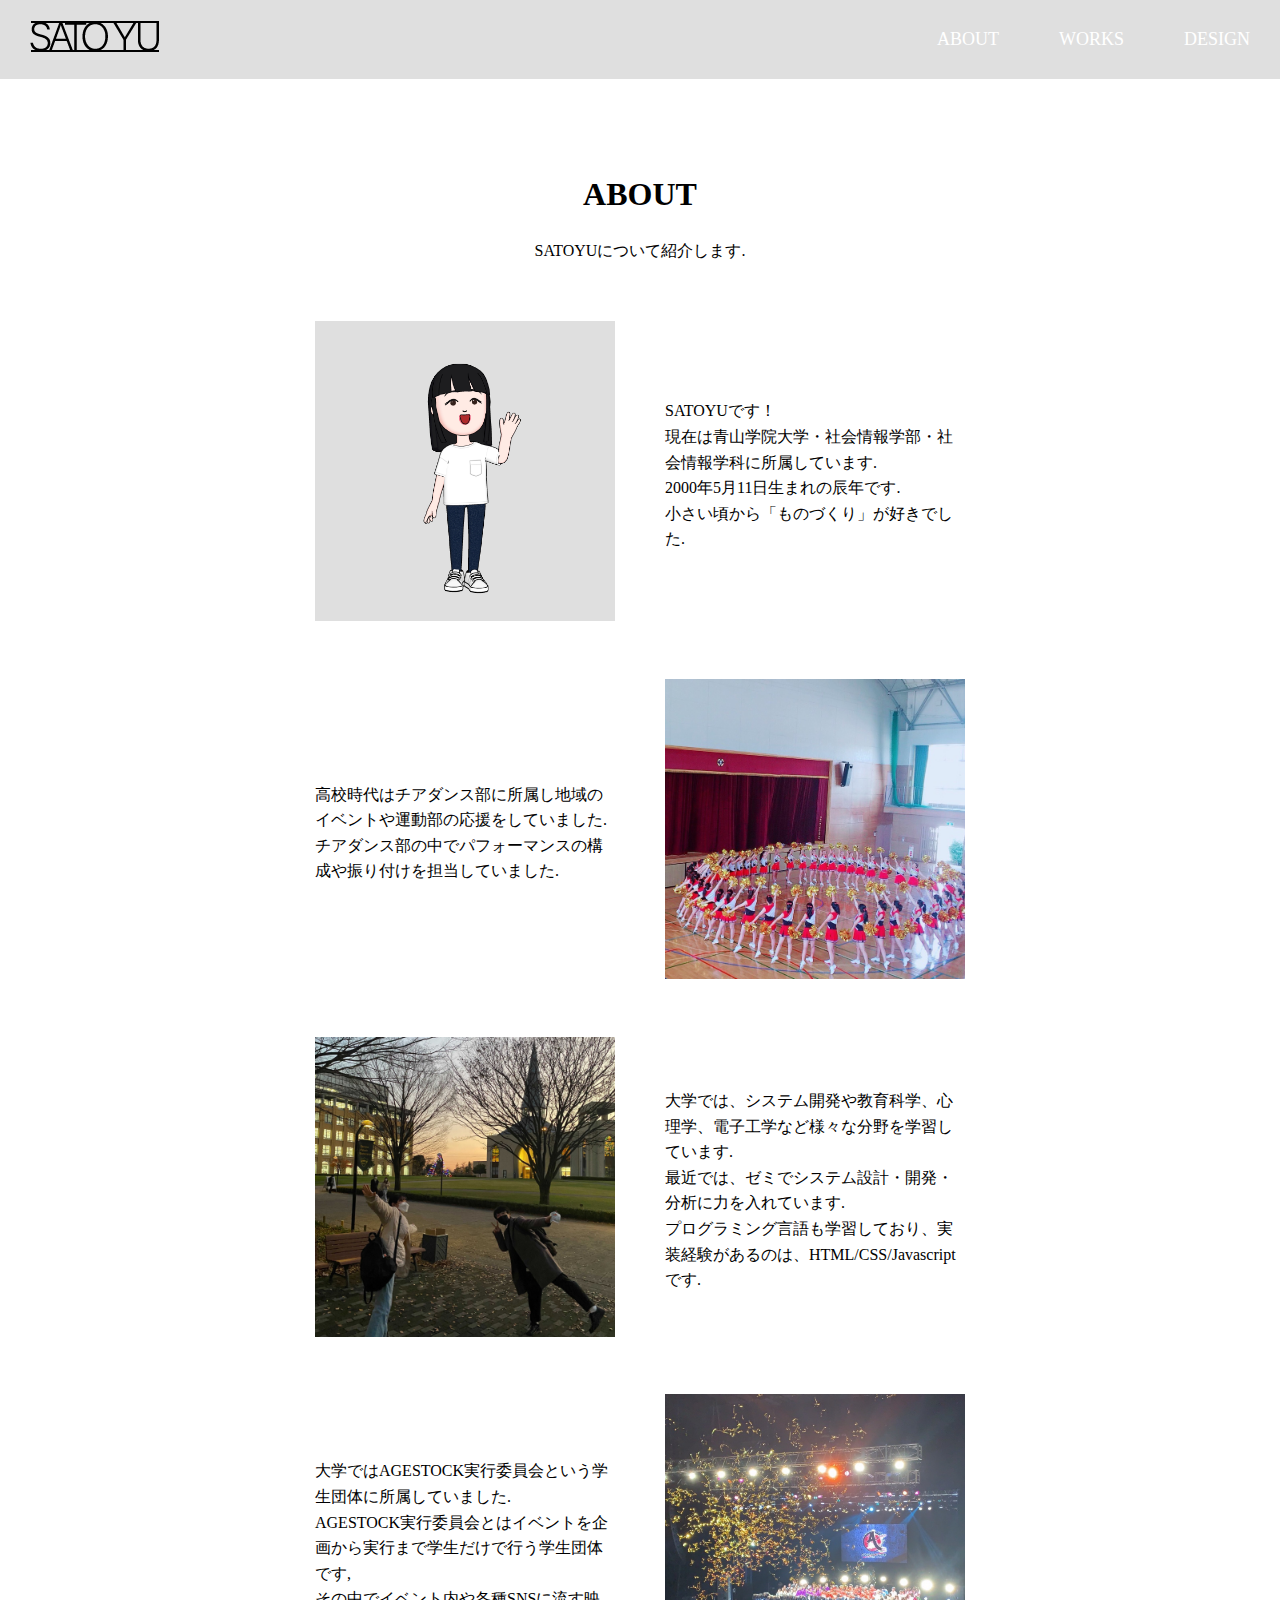
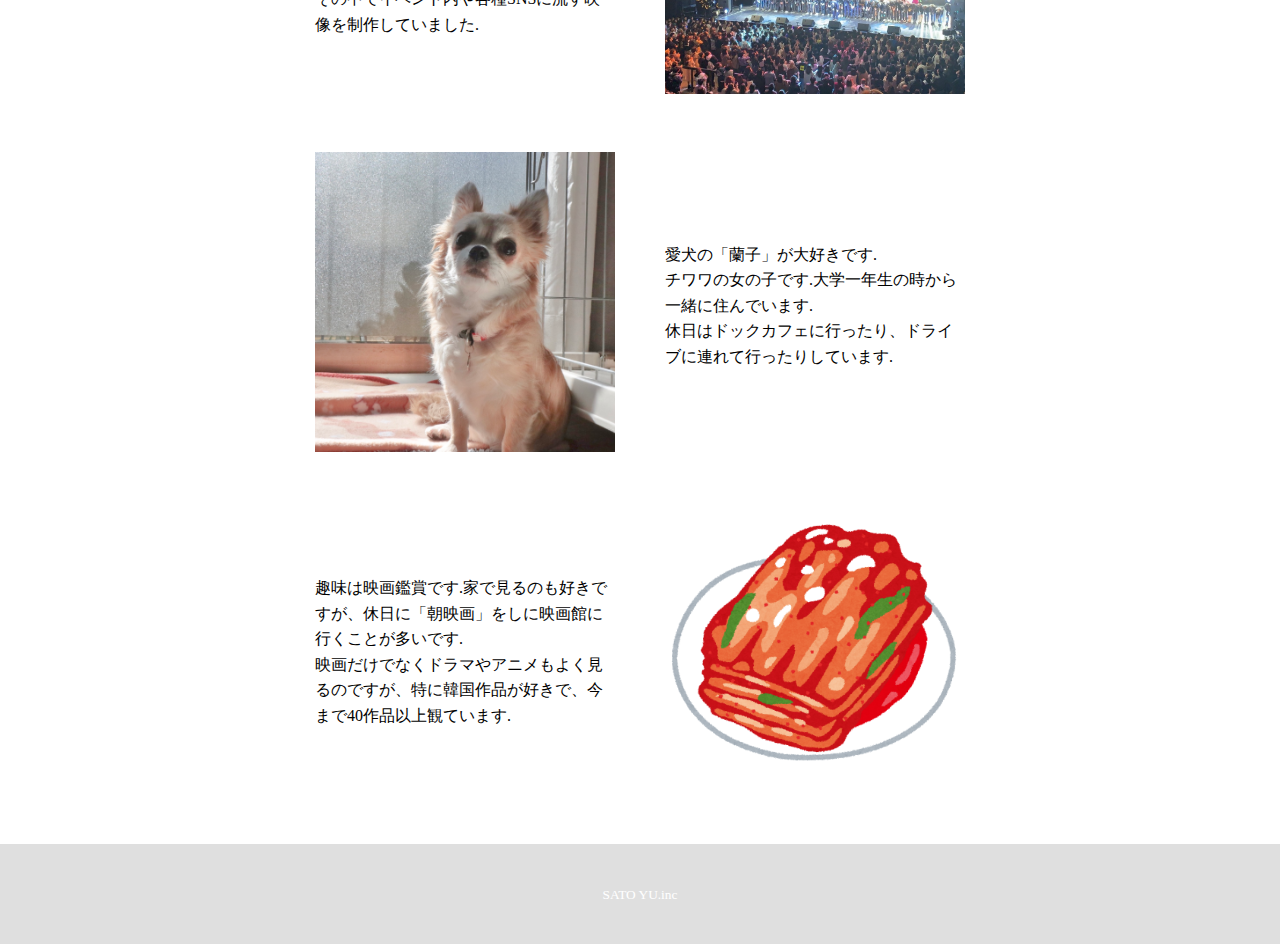
==== about.html @ 27503c16 "no message" ====
<!DOCTYPE html>
<html lang="ja">

<head>
    <meta charset="UTF-8">
    <link rel="stylesheet" href="por.css">
    <title>SATO YU's portfolio</title>
    <script type="text/javascript" src="por.js"></script>
</head>

<body>
    <header>
        <h1><a href="index.html"><img src="image/logo.png" alt=""></a></h1>
        <nav>
            <ul>
                <li><a href="about.html">ABOUT</a></li>
                <li><a href="works.html">WORKS</a></li>
                <li><a href="design.html">DESIGN</a></li>
            </ul>
        </nav>
    </header>
    <main class="about">

        <div class="title">
            <h1>ABOUT</h1>
            <p>SATOYUについて紹介します.</p>
        </div>
        <div class="about_block">
            <div class="block_child">
                <img src="image/main.JPG" alt="">
            </div>
            <div class="block_child">SATOYUです！
                <br> 現在は青山学院大学・社会情報学部・社会情報学科に所属しています.
                <br>2000年5月11日生まれの辰年です.
                <br>小さい頃から「ものづくり」が好きでした.
            </div>
        </div>
        <div class="about_block">
            <div class="block_child">
                高校時代はチアダンス部に所属し地域のイベントや運動部の応援をしていました.
                <br>チアダンス部の中でパフォーマンスの構成や振り付けを担当していました.
            </div>
            <div class="block_child">
                <img src="image/SHINY.JPG" alt="">
            </div>
        </div>
        <div class="about_block">
            <div class="block_child">
                <img src="image/university.JPG" alt="">
            </div>
            <div class="block_child">
                大学では、システム開発や教育科学、心理学、電子工学など様々な分野を学習しています.
                <br>最近では、ゼミでシステム設計・開発・分析に力を入れています.
                <br>プログラミング言語も学習しており、実装経験があるのは、HTML/CSS/Javascriptです.
            </div>
        </div>
        <div class="about_block">
            <div class="block_child">
                大学ではAGESTOCK実行委員会という学生団体に所属していました.
                <br>AGESTOCK実行委員会とはイベントを企画から実行まで学生だけで行う学生団体です,
                <br>その中でイベント内や各種SNSに流す映像を制作していました.
            </div>
            <div class="block_child">
                <img src="image/AGESTOCK.JPG" alt="">
            </div>
        </div>
        <div class="about_block">
            <div class="block_child">
                <img src="image/ranko.jpg" alt="">
            </div>
            <div class="block_child">
                愛犬の「蘭子」が大好きです.
                <br>チワワの女の子です.大学一年生の時から一緒に住んでいます.
                <br>休日はドックカフェに行ったり、ドライブに連れて行ったりしています.
            </div>
        </div>
        <div class="about_block">
            <div class="block_child">
                趣味は映画鑑賞です.家で見るのも好きですが、休日に「朝映画」をしに映画館に行くことが多いです.
                <br>映画だけでなくドラマやアニメもよく見るのですが、特に韓国作品が好きで、今まで40作品以上観ています.
            </div>
            <div class="block_child">
                <img src="image/kimuchi.png" alt="">
            </div>
        </div>
    </main>
    <footer>
        <p><small>SATO YU.inc</small></p>
    </footer>
</body>

</html>
---- por.css ----
@charset "UTF-8";
body{
    line-height: 1;
    font-size: 16px;
    font-family: 'Segoe UI';
    color: #000;
}
body,p{
    margin: 0;
    padding: 0;
}
p {
    color: #000;
    line-height: 2.5;
}
 
/* header */
header{
    margin: 0;
    padding: 0;
    display: flex;
    justify-content: space-between;
    background-color: #DFDFDF;
    position: fixed;
    width: 100%;
}
header h1{
    margin-left: 30px;
}
nav{
    margin: auto 0;
}
nav ul{
    display: flex;
    list-style-type: none;
}
nav ul li{
    margin:auto 30px;
}
nav ul li a{
    font-size: 18px;
    color: #ffffff;
    text-decoration: none;
}
nav ul li a:hover{
    color: #000;
}
/* main */
main{
    width: 700px;
    margin: 0 auto;
}
.visual{
    padding: 78px 0 0 0;
    text-align: center;
}
.visual img{
    margin: 50px auto;
    width: 50%;
}

main section{
    width: 700px;
    margin: 100px auto;
    text-align: center;
    height: 100%;
}
main .contents h2{
    font-size: 32px;
    text-align: center;
    width: 100%;
    margin: 10px auto;
}
main .contents dl{
    width: 700px;
}
main dl dt{
    float: left;
    clear: both;
    padding: 10px 0 10px 30px;
}
main dl dd{
    border-bottom: solid 1px gray;
    margin: 0;
    padding: 10px 0 10px 100px;
}

main .viewmore{
    width: 150px;
    margin: 20px auto;
    
}
main .viewmore a{
    text-align: center;
    color: #ffffff;
    background-color: #000;
    padding: 10px;
    display: block;
    text-decoration: none;
    border: solid 1px #000;
}
main .viewmore a:hover{
    color: #000;
    background-color: #ffffff;
    
}
/* footer */
footer p{
    text-align: center;
    background-color: #DFDFDF;
    height: 100px;
    line-height: 100px;
    color: #ffffff;
}

/* ABOUT */
main .title{
    padding: 78px 0 0 0;
    text-align: center;
    margin-bottom: 50px;
}
main .title h1{
    margin-top: 100px;
}
.about_block{
    display: flex;
    margin: 50px auto;
}
.about_block img{
    width: 300px;
}
.block_child{
    width: 300px;
    margin: auto 25px;
    line-height: 1.6em;
}

/* WORKS */

#text-wrap {
    width: 100%;
    height: 100%;
    display: block;
    line-height: 1.6em;
}
#text-wrap h2{
    font-size: 20px;
}
.project_title{
    border-right: solid 1px #000;
    padding: 0 10px 0 0;
    margin-right:10px;
}
.project1,.project2{
    display: none;
}
 
.hide-text img{
    margin:20px 10px;
    width: 680px;
}
 
button.readmore {
    position: relative;
    height: 80px;
    width: 90px;
    margin: 40px auto;
    display: block;
    background-color: transparent;
    color: #000;
    padding-bottom: 40px;
    border: none;
    outline: 0;
    transition: .5s;
    -erbkit-transition: .5s;
}
 
button.readmore::after {
    content: " ";
    position: absolute;
    width: 30px;
    height: 30px;
    border-top: solid 3px #000;
    border-right: solid 3px #000;
    transform: rotate(135deg);
    -webkit-transform: rotate(135deg);
    right: 28px;
    top: 25px;
    transition: .5s;
    -erbkit-transition: .5s;
}
 
button.readmore:hover::after {
    top: 40px;
}
 
.on-click {
    color: transparent!important;
}
.on-click {
    transform: rotate(-180deg);
    -webkit-transform: rotate(-180deg);
}

.project_block{
    display: flex;
}
.project_block img{
    width: 330px;
}
/* design */

.design_text{
    line-height: 1.6;
}
.design_text iframe{
    margin: 50px auto;
    display: block;
}
.design_text img{
    width: 680px;
    margin: 50px 10px;

}
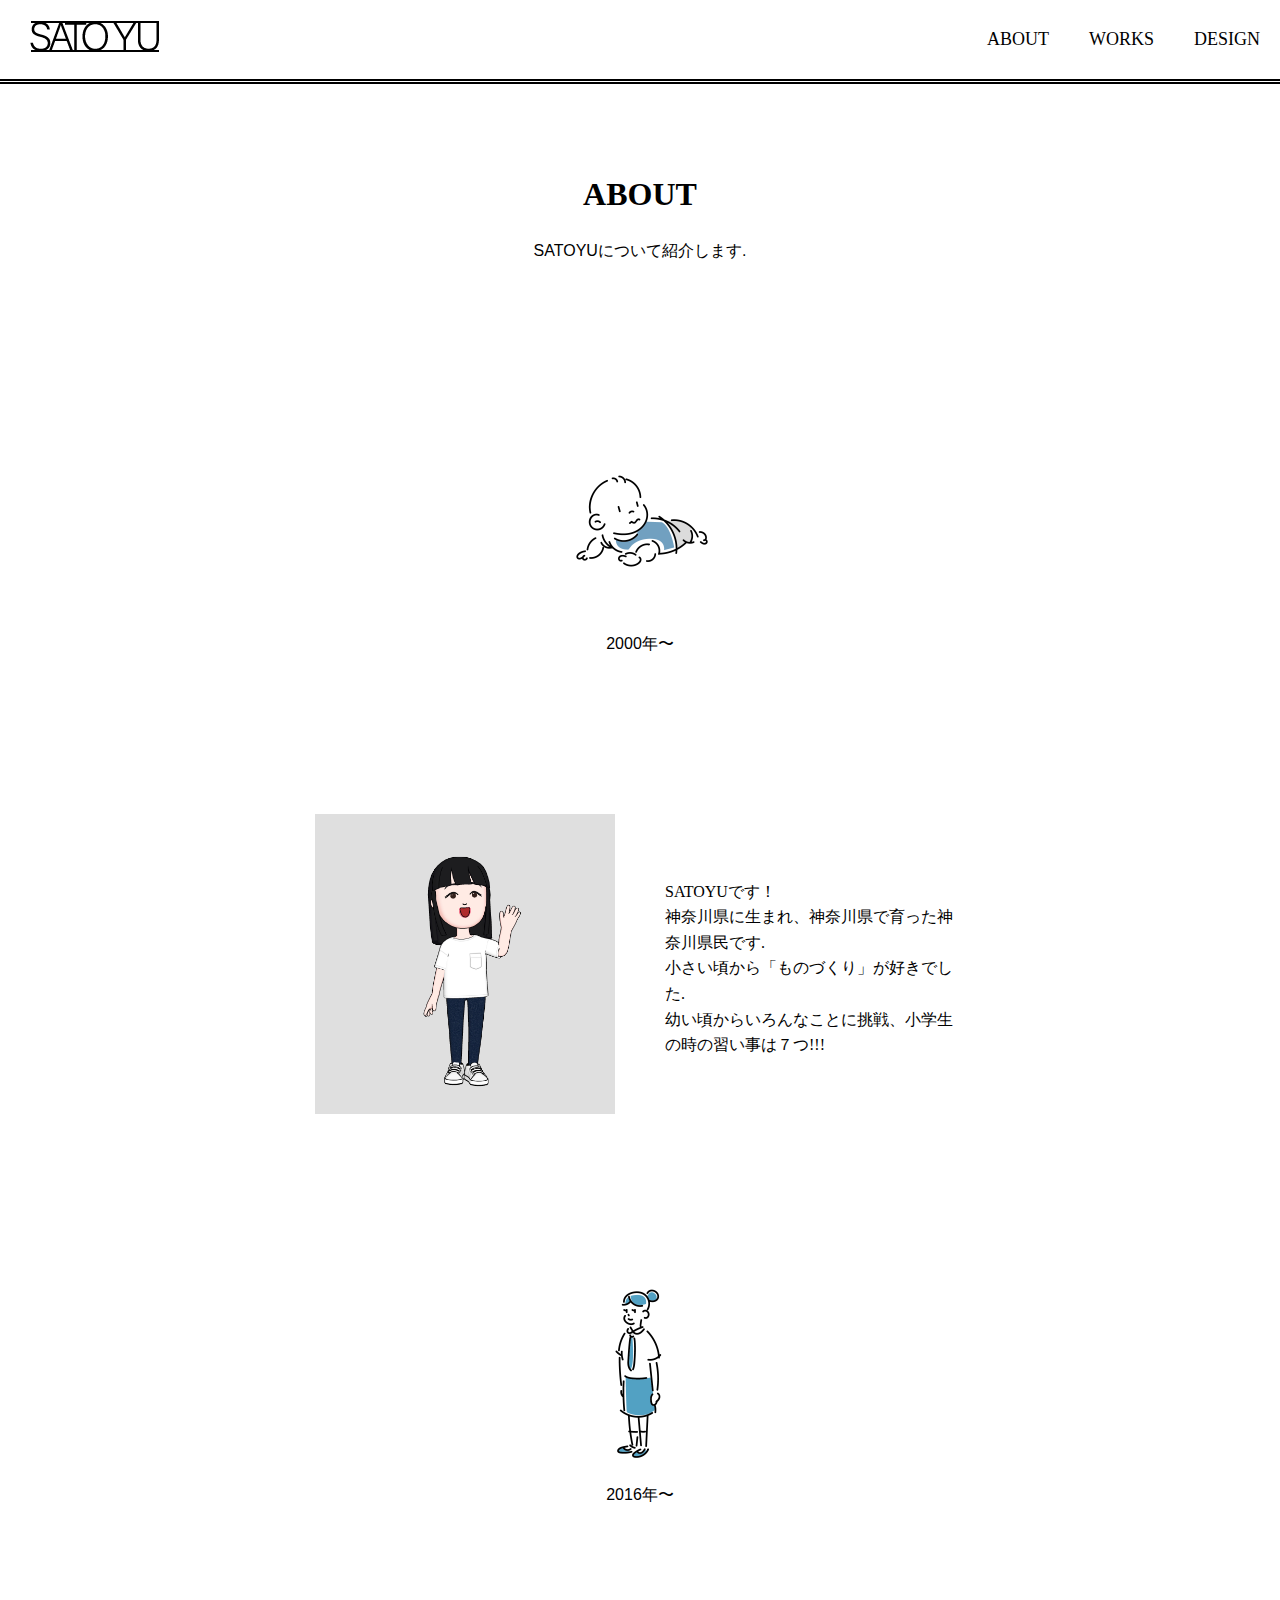
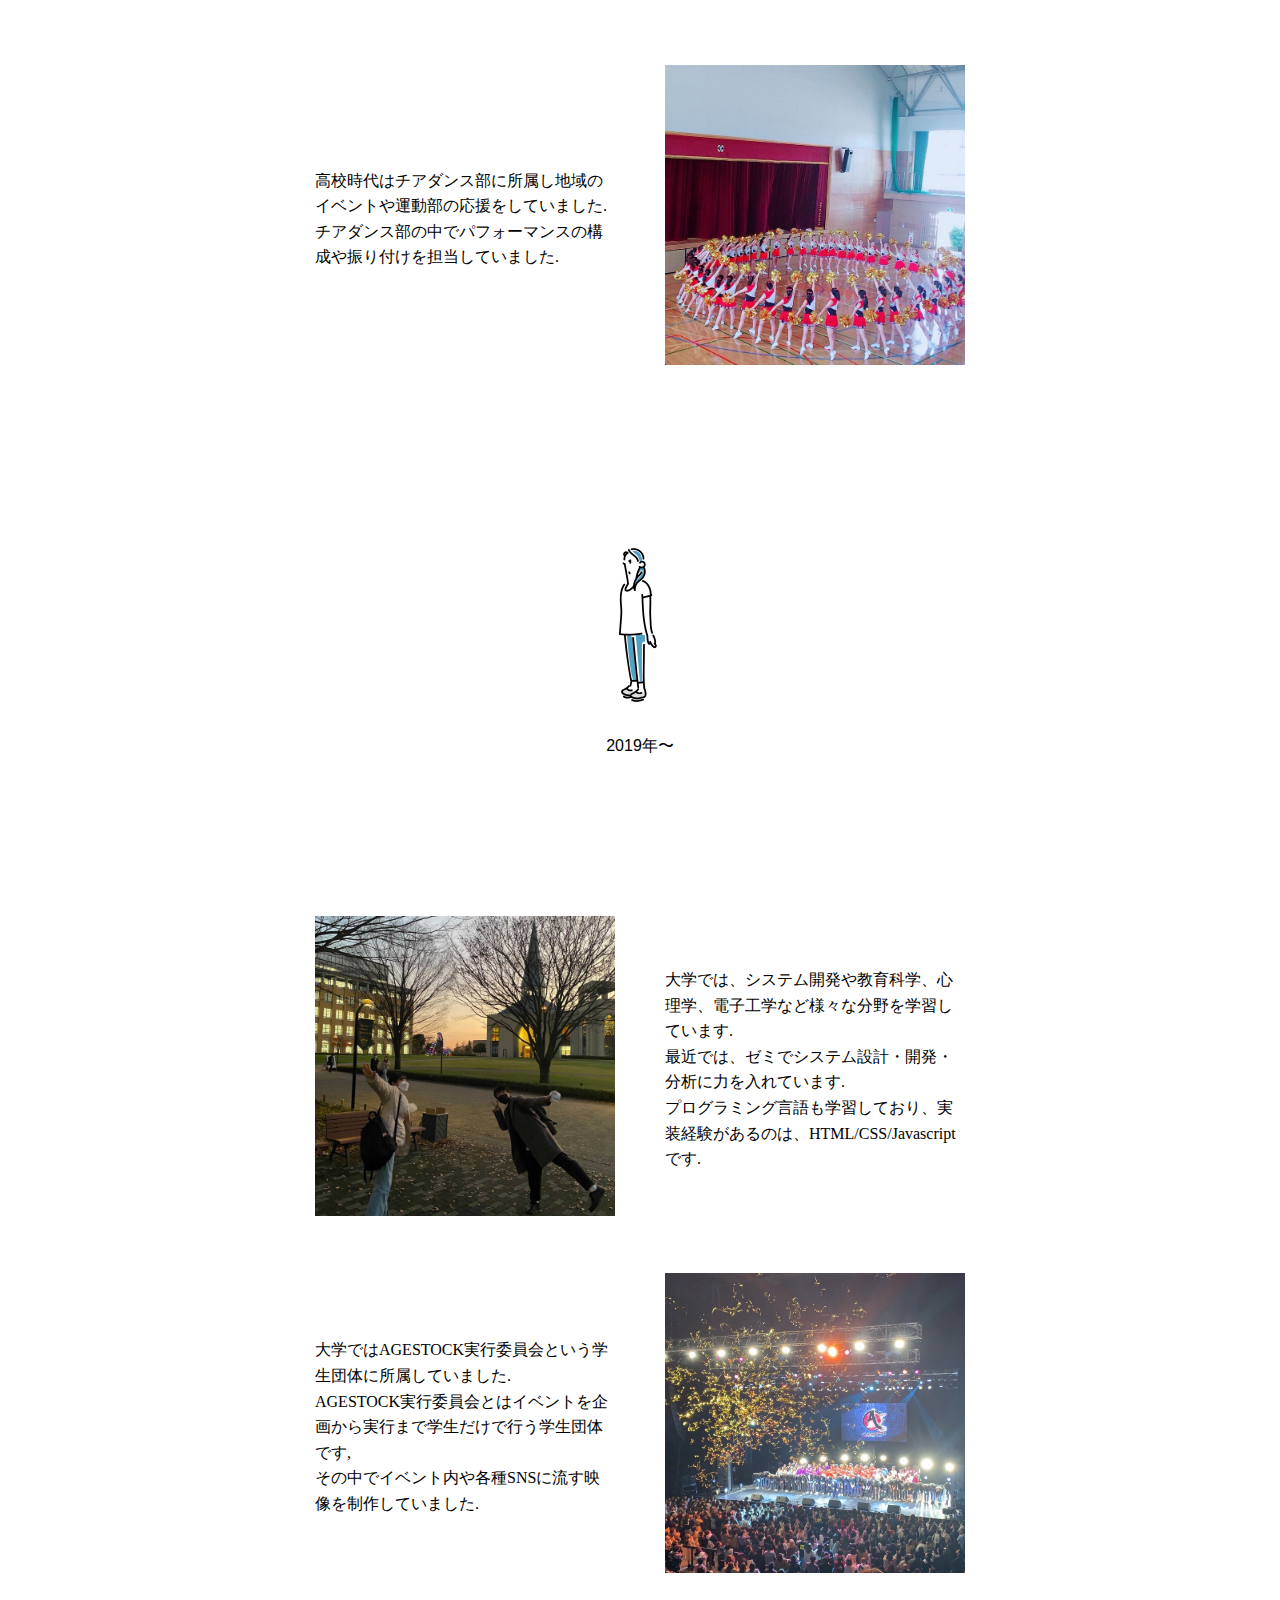
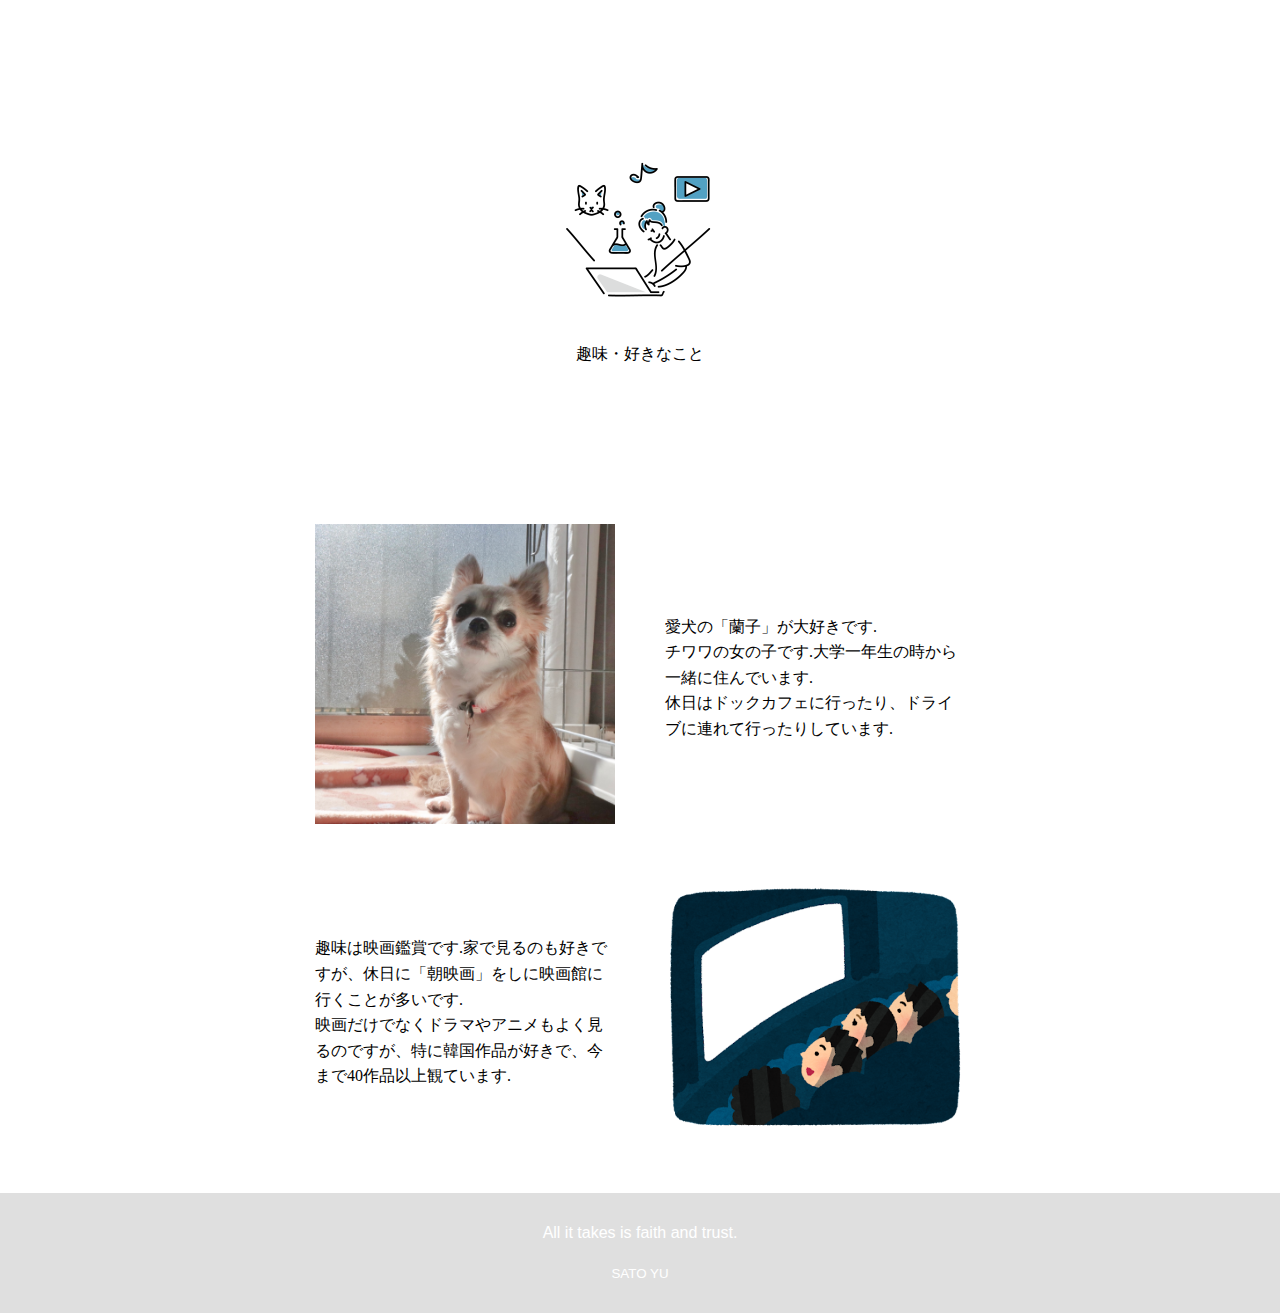
==== commit 03691641: "no message" ====
--- a/about.html
+++ b/about.html
@@ -25,15 +25,23 @@
             <h1>ABOUT</h1>
             <p>SATOYUについて紹介します.</p>
         </div>
+        <div class="about_img">
+            <img src="image/about_baby.png" alt="">
+            <p>2000年〜</p>
+        </div>
         <div class="about_block">
             <div class="block_child">
                 <img src="image/main.JPG" alt="">
             </div>
             <div class="block_child">SATOYUです！
-                <br> 現在は青山学院大学・社会情報学部・社会情報学科に所属しています.
-                <br>2000年5月11日生まれの辰年です.
+                <br> 神奈川県に生まれ、神奈川県で育った神奈川県民です.
                 <br>小さい頃から「ものづくり」が好きでした.
+                <br>幼い頃からいろんなことに挑戦、小学生の時の習い事は７つ!!!
             </div>
+        </div>
+        <div class="about_img">
+            <img src="image/about_student.png" alt="">
+            <p>2016年〜</p>
         </div>
         <div class="about_block">
             <div class="block_child">
@@ -43,6 +51,10 @@
             <div class="block_child">
                 <img src="image/SHINY.JPG" alt="">
             </div>
+        </div>
+        <div class="about_img">
+            <img src="image/about_univ.png" alt="">
+            <p>2019年〜</p>
         </div>
         <div class="about_block">
             <div class="block_child">
@@ -64,6 +76,10 @@
                 <img src="image/AGESTOCK.JPG" alt="">
             </div>
         </div>
+        <div class="about_img">
+            <img src="image/about_hobby.png" alt="">
+            <p>趣味・好きなこと</p>
+        </div>
         <div class="about_block">
             <div class="block_child">
                 <img src="image/ranko.jpg" alt="">
@@ -80,12 +96,13 @@
                 <br>映画だけでなくドラマやアニメもよく見るのですが、特に韓国作品が好きで、今まで40作品以上観ています.
             </div>
             <div class="block_child">
-                <img src="image/kimuchi.png" alt="">
+                <img src="image/kandou_movie_eigakan.png" alt="">
             </div>
         </div>
     </main>
     <footer>
-        <p><small>SATO YU.inc</small></p>
+        <p>All it takes is faith and trust.</p>
+        <p><small>SATO YU</small></p>
     </footer>
 </body>
 
--- a/por.css
+++ b/por.css
@@ -12,6 +12,7 @@
 p {
     color: #000;
     line-height: 2.5;
+    font-family: 'Segoe UI', Tahoma, Geneva, Verdana, sans-serif;
 }
  
 /* header */
@@ -20,9 +21,11 @@
     padding: 0;
     display: flex;
     justify-content: space-between;
-    background-color: #DFDFDF;
+    background-color: #ffffff;
     position: fixed;
     width: 100%;
+    border-bottom: thick double  #000;
+    z-index: 10000;
 }
 header h1{
     margin-left: 30px;
@@ -35,15 +38,22 @@
     list-style-type: none;
 }
 nav ul li{
-    margin:auto 30px;
+    margin:auto 20px;
 }
 nav ul li a{
     font-size: 18px;
-    color: #ffffff;
+    color: #000;
     text-decoration: none;
+    -webkit-transition: all 0.3s ease;
+    -moz-transition: all 0.3s ease;
+    -o-transition: all 0.3s ease;
+    transition: all  0.3s ease;
 }
 nav ul li a:hover{
-    color: #000;
+    color: #DFDFDF;
+}
+nav ul li img{
+    width: 52px;
 }
 /* main */
 main{
@@ -55,15 +65,37 @@
     text-align: center;
 }
 .visual img{
-    margin: 50px auto;
+    margin: 100px auto;
     width: 50%;
 }
-
+.fadeUp{
+animation-name:fadeUpAnime;
+animation-duration:2s;
+animation-fill-mode:forwards;
+opacity:0;
+}
+
+@keyframes fadeUpAnime{
+  from {
+    opacity: 0;
+  transform: translateY(50px);
+  }
+
+  to {
+    opacity: 1;
+  transform: translateY(100);
+  }
+}
 main section{
     width: 700px;
-    margin: 100px auto;
+    margin: 150px auto;
     text-align: center;
     height: 100%;
+}
+section img{
+    width: 200px;
+    margin-top: 50px;
+    margin-bottom: 20px;
 }
 main .contents h2{
     font-size: 32px;
@@ -73,6 +105,7 @@
 }
 main .contents dl{
     width: 700px;
+    margin-top: 50px;
 }
 main dl dt{
     float: left;
@@ -90,6 +123,10 @@
     margin: 20px auto;
     
 }
+main .viewmore a::after{
+    content: ">";
+    margin: 0 10px;
+}
 main .viewmore a{
     text-align: center;
     color: #ffffff;
@@ -98,6 +135,10 @@
     display: block;
     text-decoration: none;
     border: solid 1px #000;
+    -webkit-transition: all 0.3s ease;
+    -moz-transition: all 0.3s ease;
+    -o-transition: all 0.3s ease;
+    transition: all  0.3s ease;
 }
 main .viewmore a:hover{
     color: #000;
@@ -105,11 +146,13 @@
     
 }
 /* footer */
-footer p{
-    text-align: center;
+footer{
     background-color: #DFDFDF;
     height: 100px;
-    line-height: 100px;
+    padding: 20px 0 0 0;
+}
+footer p,small{
+    text-align: center;
     color: #ffffff;
 }
 
@@ -121,6 +164,15 @@
 }
 main .title h1{
     margin-top: 100px;
+}
+.about_img{
+    width: 100%;
+    margin: 150px auto;
+    text-align: center;
+}
+.about_img img{
+    width: 200px;
+
 }
 .about_block{
     display: flex;
@@ -136,7 +188,10 @@
 }
 
 /* WORKS */
-
+.works img{
+    width: 200px;
+    margin: 150px auto;
+}
 #text-wrap {
     width: 100%;
     height: 100%;
@@ -209,7 +264,10 @@
     width: 330px;
 }
 /* design */
-
+.design img{
+    width: 200px;
+    margin: 150px auto;
+}
 .design_text{
     line-height: 1.6;
 }
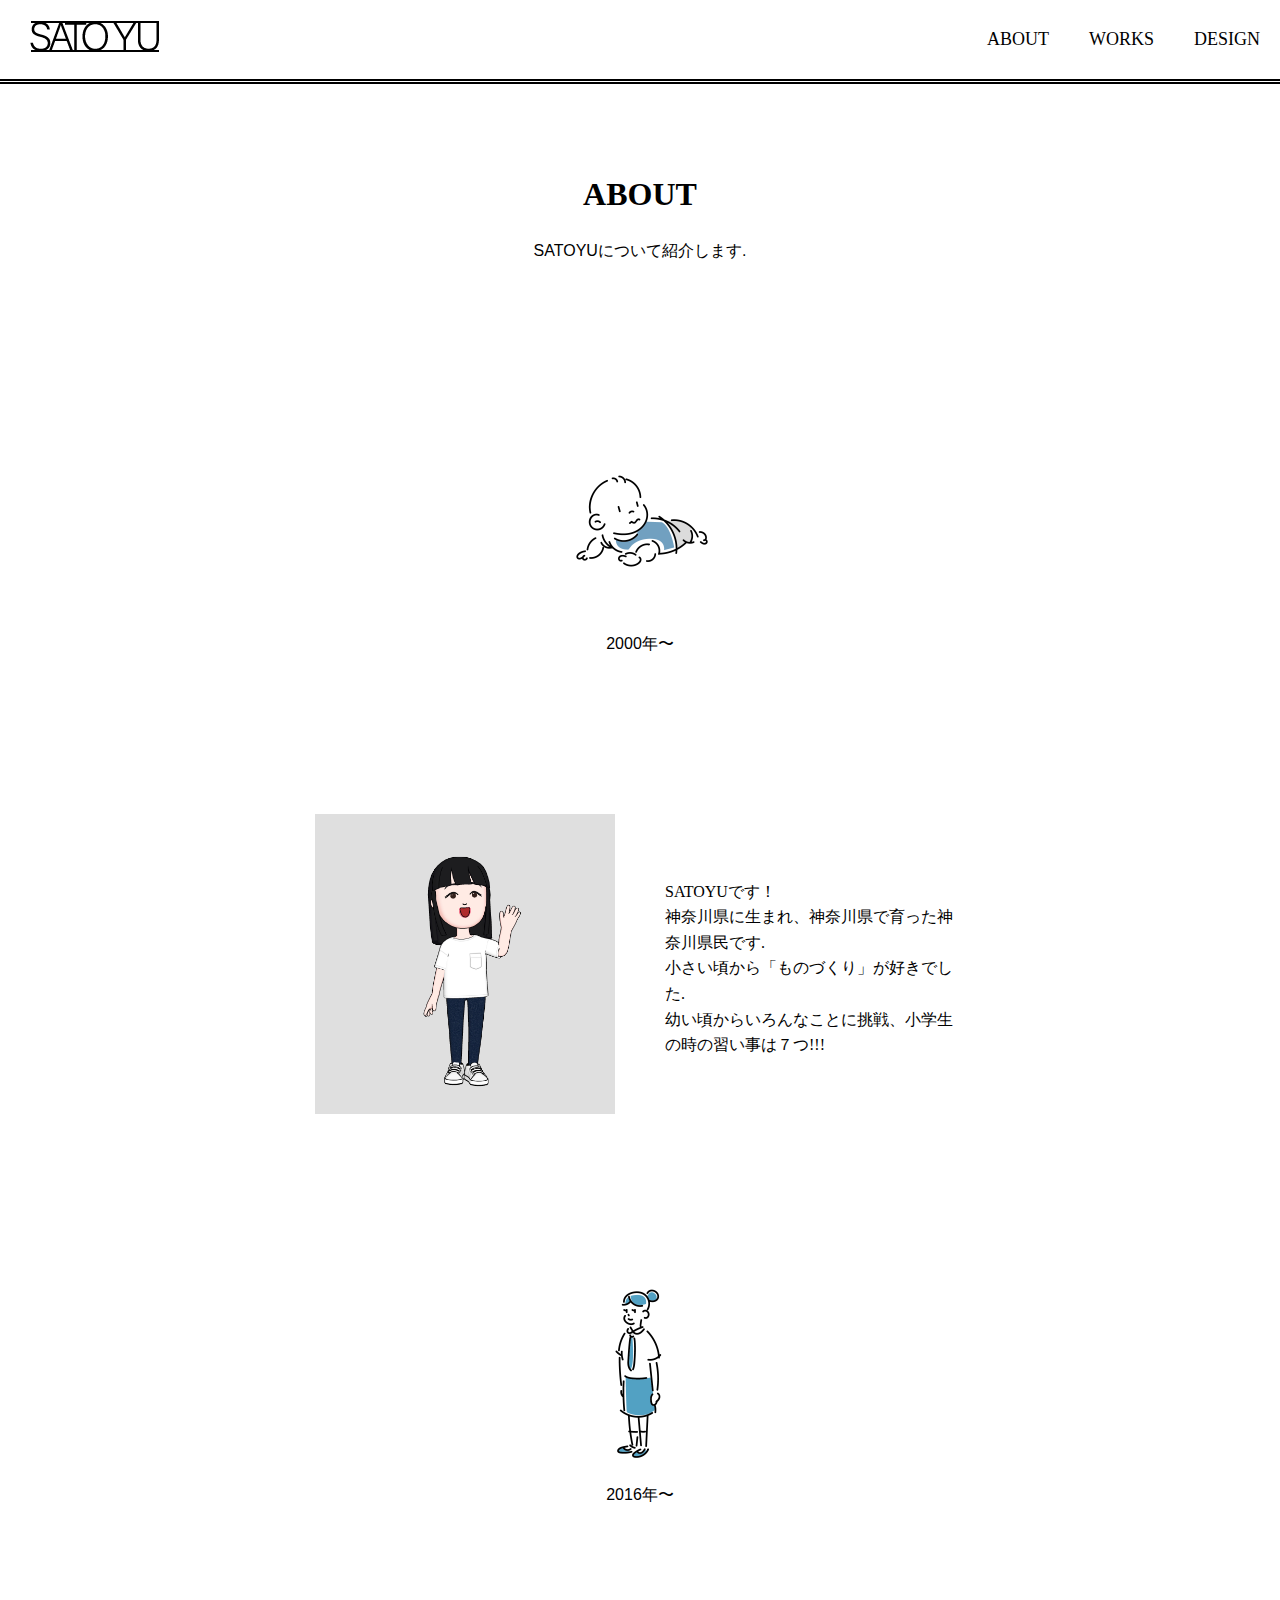
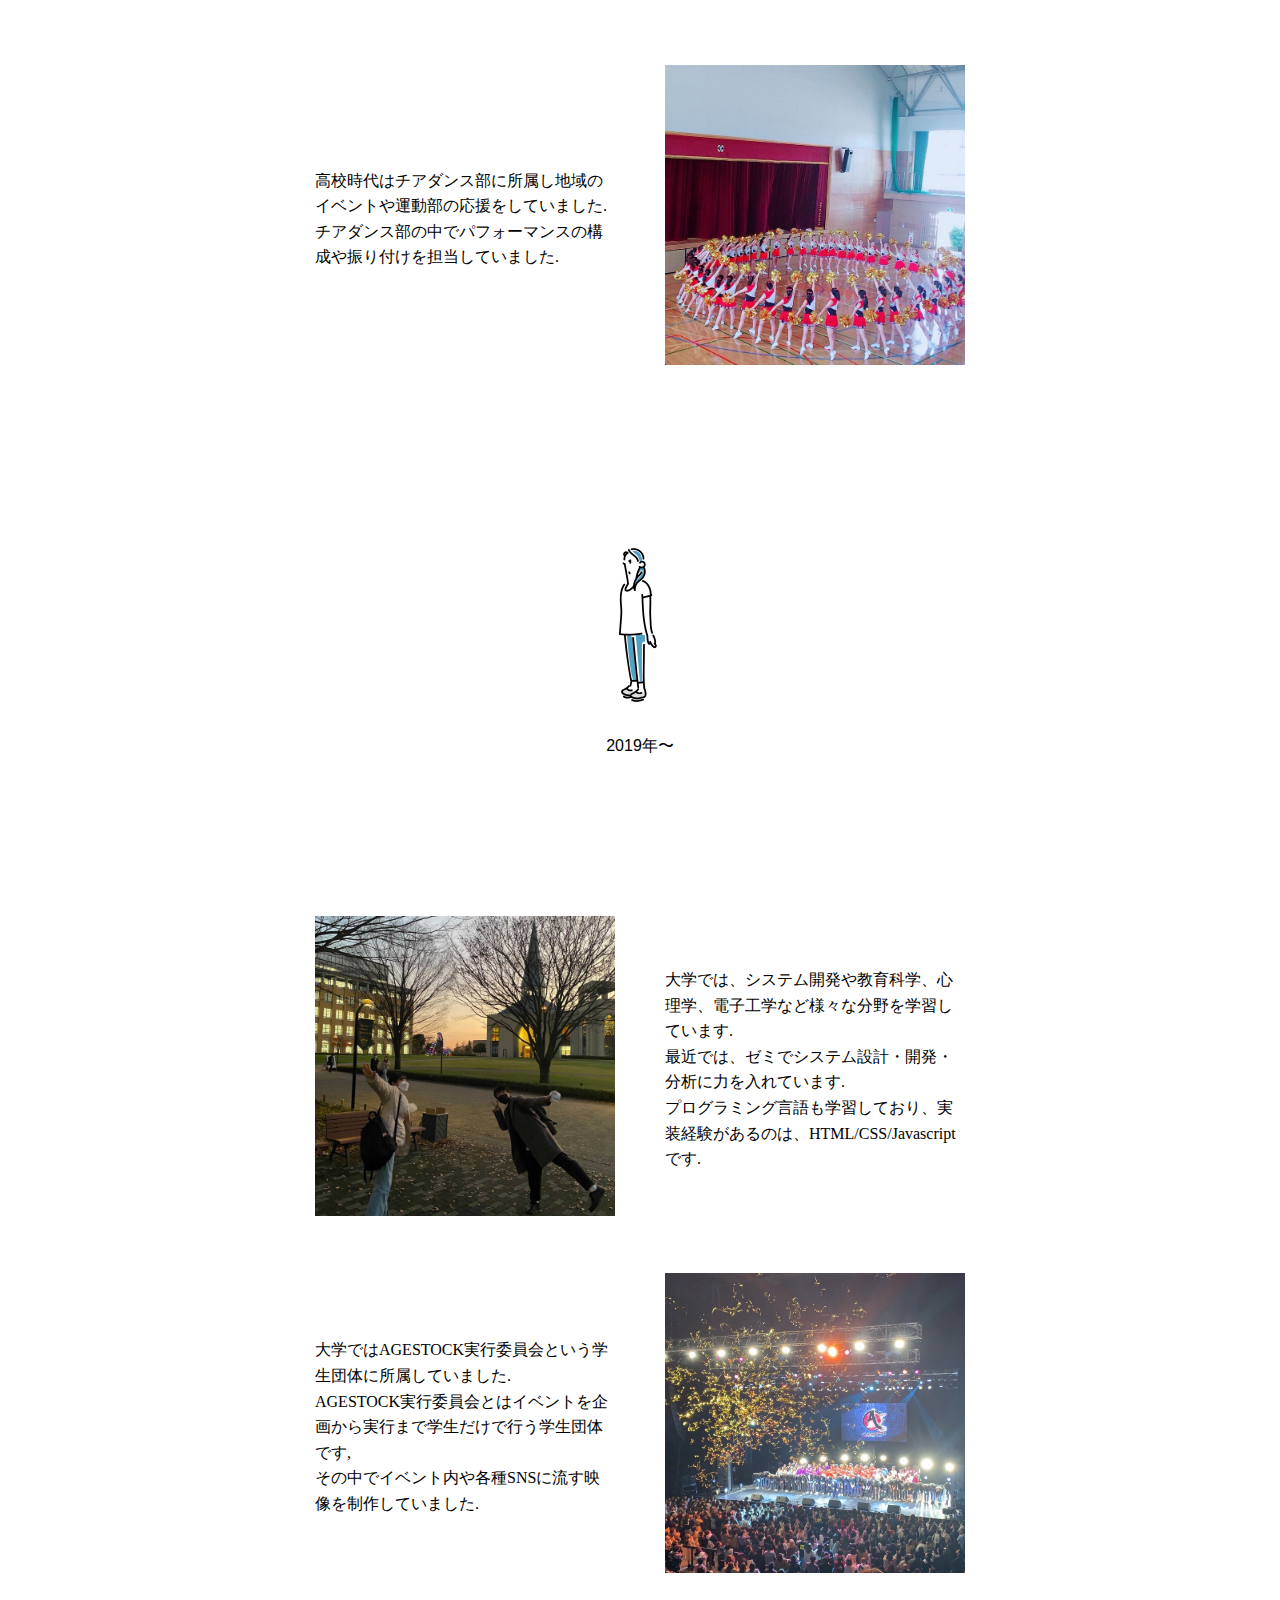
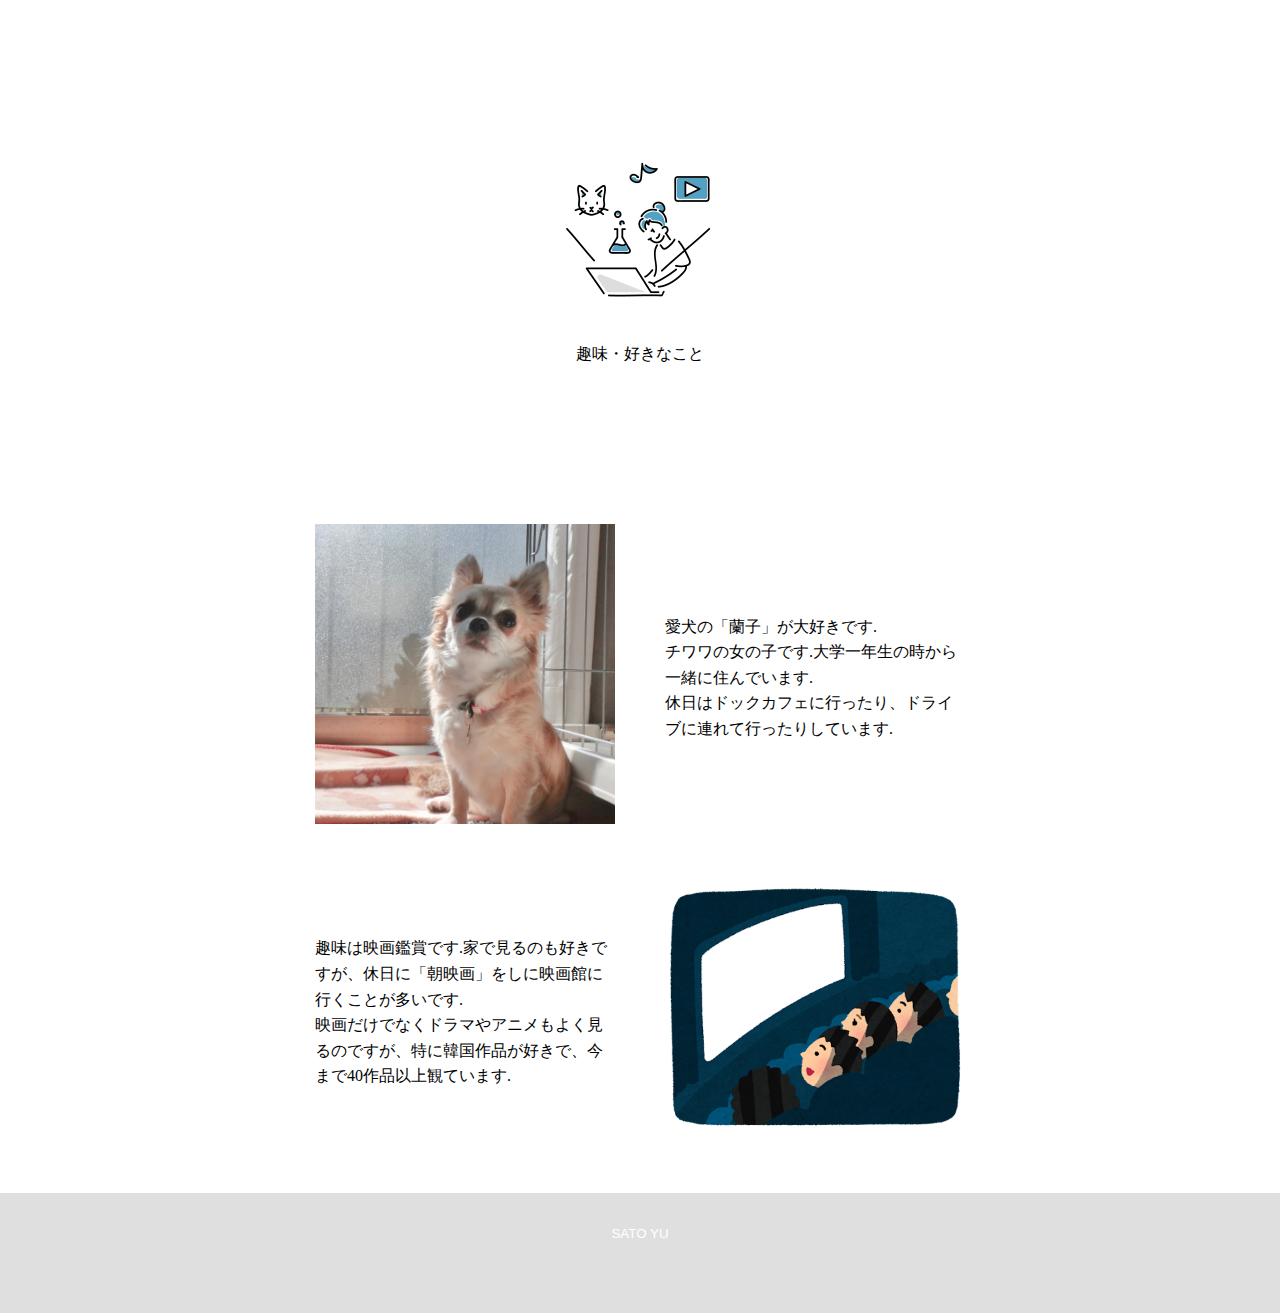
==== commit 1ff88f95: "no message" ====
--- a/about.html
+++ b/about.html
@@ -1,13 +1,13 @@
 <!DOCTYPE html>
 <html lang="ja">
-
 <head>
     <meta charset="UTF-8">
     <link rel="stylesheet" href="por.css">
-    <title>SATO YU's portfolio</title>
-    <script type="text/javascript" src="por.js"></script>
+    <title>ABOUT|SATO YU's portfolio</title>
+    <script src="https://ajax.googleapis.com/ajax/libs/jquery/1.11.1/jquery.min.js"></script>
+    <script src="js/jquery.easing.1.3.js"></script>
+    <script type="text/javascript" src="js/por.js"></script>
 </head>
-
 <body>
     <header>
         <h1><a href="index.html"><img src="image/logo.png" alt=""></a></h1>
@@ -101,7 +101,7 @@
         </div>
     </main>
     <footer>
-        <p>All it takes is faith and trust.</p>
+        <!-- <p>All it takes is faith and trust.</p> -->
         <p><small>SATO YU</small></p>
     </footer>
 </body>
--- a/por.css
+++ b/por.css
@@ -1,4 +1,7 @@
 @charset "UTF-8";
+/* *{
+cursor: url(image/cursor.png),auto;
+} */
 body{
     line-height: 1;
     font-size: 16px;
